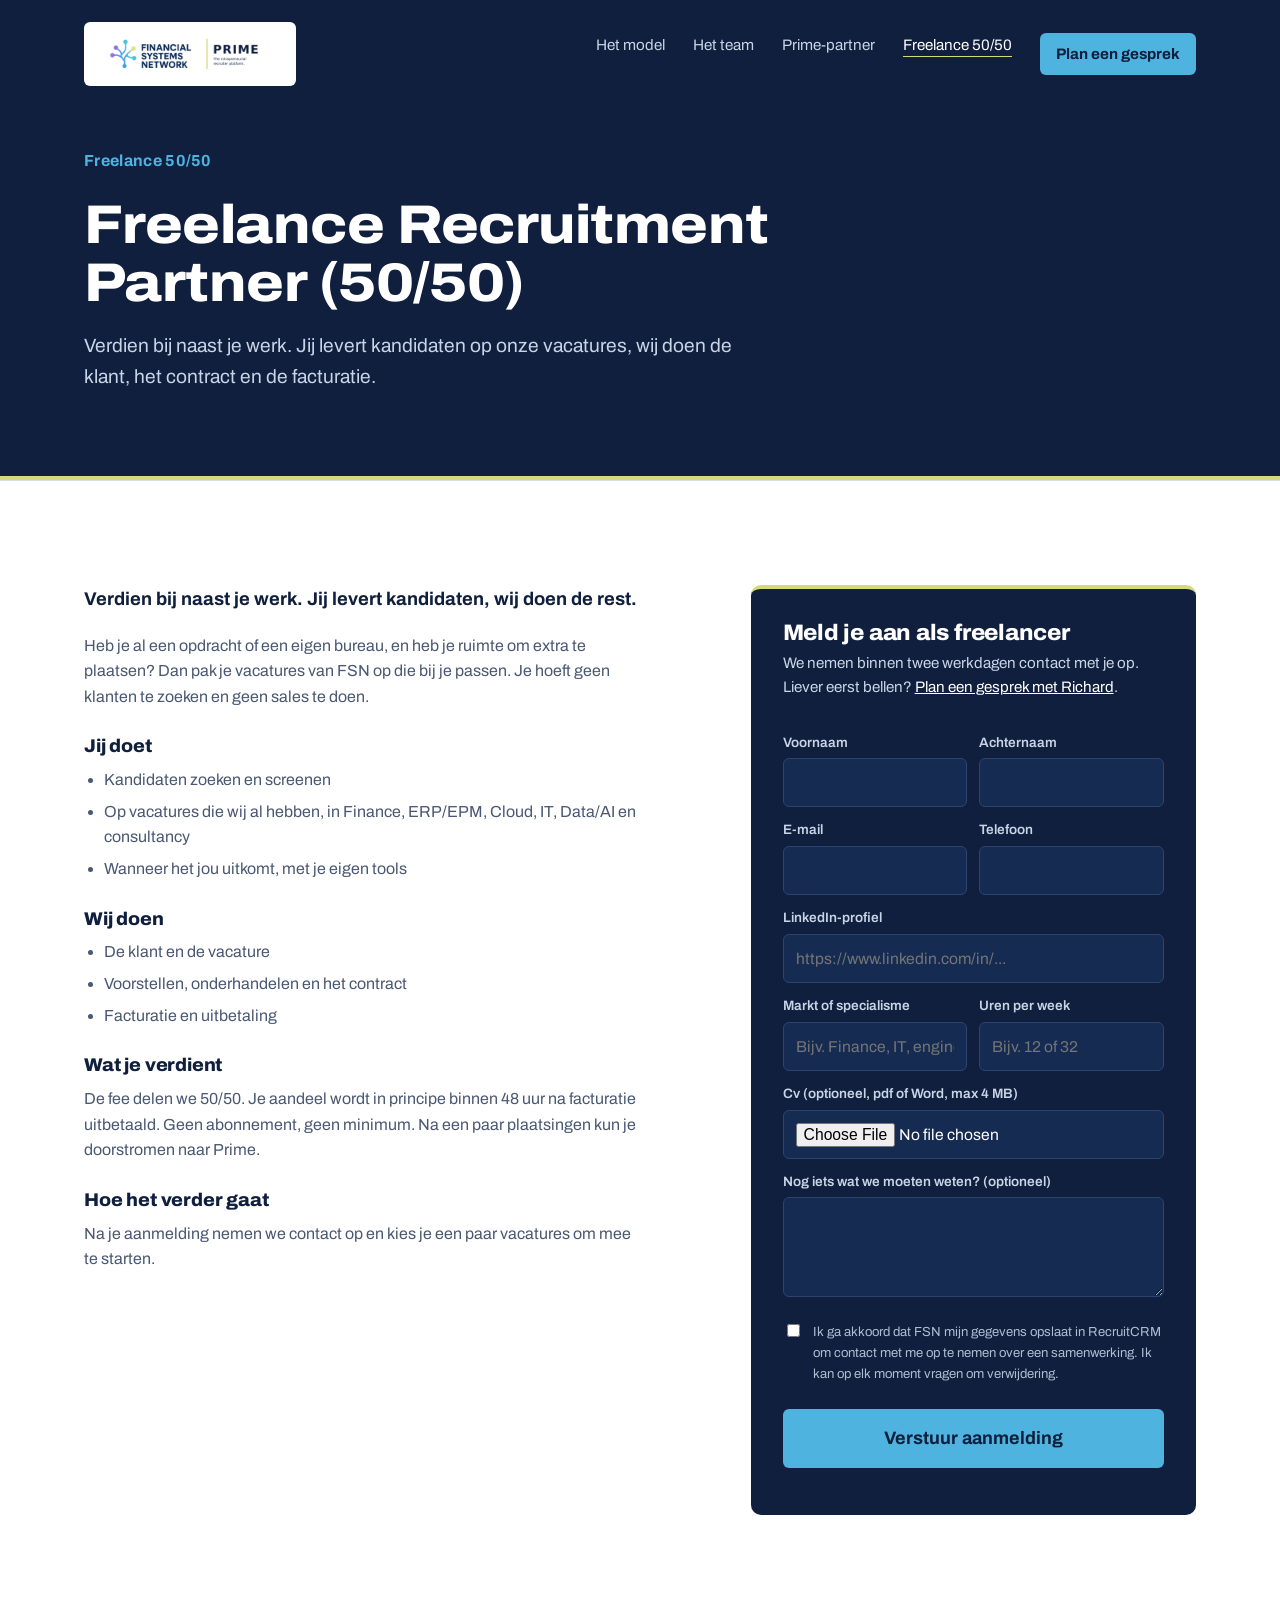
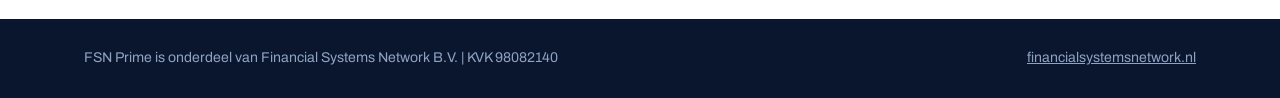
==== freelance.html @ bb8e123a "Prime-partner en Freelance 50/50 als aparte pagina's, gedeelde stylesheet Co-Authored-By: Claude Opu" ====
<!doctype html>
<html lang="nl">
<head>
<meta charset="utf-8">
<meta name="viewport" content="width=device-width, initial-scale=1">
<title>Freelance 50/50 | FSN Prime</title>
<meta name="description" content="Werk als freelance recruiter op FSN-vacatures en deel de fee 50/50. Jij levert kandidaten, wij doen de rest.">
<meta property="og:title" content="FSN Prime | Own your book. Grow your share.">
<meta property="og:description" content="Bouw je eigen recruitmentbusiness, zonder alles zelf op te bouwen.">
<meta property="og:image" content="assets/team.jpg">
<link rel="icon" href="/assets/favicon.png">
<link rel="preconnect" href="https://fonts.googleapis.com">
<link rel="preconnect" href="https://fonts.gstatic.com" crossorigin>
<link href="https://fonts.googleapis.com/css2?family=Archivo:wdth,wght@62..125,400..800&display=swap" rel="stylesheet">
<link rel="stylesheet" href="/assets/style.css">
</head>
<body>

<header class="page-hero">
  <div class="wrap">
    <div class="topbar">
      <a class="lockup" href="/" aria-label="FSN Prime, naar boven"><img src="/assets/fsn-prime-lockup.png" alt="Financial Systems Network | PRIME"></a>
      <nav aria-label="Hoofdmenu">
        <a href="/#model">Het model</a>
        <a href="/#leaders">Het team</a>
        <a href="/prime-partner">Prime-partner</a>
        <a href="/freelance" class="active" aria-current="page">Freelance 50/50</a>
        <a class="nav-cta" href="https://scheduler.recruitcrm.io/scheduler?config_id=fa96d1b8-2f5f-4f34-b53d-71d1555472fd" target="_blank" rel="noopener">Plan een gesprek</a>
      </nav>
    </div>
    <div class="intro-wrap">
      <p class="campaign">Freelance 50/50</p>
      <h1>Freelance Recruitment Partner (50/50)</h1>
      <p class="lead">Verdien bij naast je werk. Jij levert kandidaten op onze vacatures, wij doen de klant, het contract en de facturatie.</p>
    </div>
  </div>
</header>

<main>
<section class="join" aria-label="Partnertekst en aanmelden">
  <div class="wrap join-grid" style="margin-top:0">
    <article class="jd">
          <p class="intro">Verdien bij naast je werk. Jij levert kandidaten, wij doen de rest.</p>
          <p>Heb je al een opdracht of een eigen bureau, en heb je ruimte om extra te plaatsen? Dan pak je vacatures van FSN op die bij je passen. Je hoeft geen klanten te zoeken en geen sales te doen.</p>
          <h3>Jij doet</h3>
          <ul>
            <li>Kandidaten zoeken en screenen</li>
            <li>Op vacatures die wij al hebben, in Finance, ERP/EPM, Cloud, IT, Data/AI en consultancy</li>
            <li>Wanneer het jou uitkomt, met je eigen tools</li>
          </ul>
          <h3>Wij doen</h3>
          <ul>
            <li>De klant en de vacature</li>
            <li>Voorstellen, onderhandelen en het contract</li>
            <li>Facturatie en uitbetaling</li>
          </ul>
          <h3>Wat je verdient</h3>
          <p>De fee delen we 50/50. Je aandeel wordt in principe binnen 48 uur na facturatie uitbetaald. Geen abonnement, geen minimum. Na een paar plaatsingen kun je doorstromen naar Prime.</p>
          <h3>Hoe het verder gaat</h3>
          <p>Na je aanmelding nemen we contact op en kies je een paar vacatures om mee te starten.</p>
        </article>
    <form class="form-card" id="join-form" novalidate>
        <h3>Meld je aan als freelancer</h3>
        <p class="sub">We nemen binnen twee werkdagen contact met je op. Liever eerst bellen? <a href="https://scheduler.recruitcrm.io/scheduler?config_id=fa96d1b8-2f5f-4f34-b53d-71d1555472fd" target="_blank" rel="noopener" style="color:#fff">Plan een gesprek met Richard</a>.</p>
        <input type="hidden" name="route" value="freelance">
        <div class="row">
          <div><label for="f-first">Voornaam</label><input id="f-first" name="first_name" autocomplete="given-name" required></div>
          <div><label for="f-last">Achternaam</label><input id="f-last" name="last_name" autocomplete="family-name" required></div>
        </div>
        <div class="row">
          <div><label for="f-email">E-mail</label><input id="f-email" name="email" type="email" autocomplete="email" required></div>
          <div><label for="f-phone">Telefoon</label><input id="f-phone" name="phone" type="tel" autocomplete="tel"></div>
        </div>
        <label for="f-li">LinkedIn-profiel</label><input id="f-li" name="linkedin" type="url" placeholder="https://www.linkedin.com/in/...">
        <div class="row">
          <div><label for="f-focus">Markt of specialisme</label><input id="f-focus" name="focus" placeholder="Bijv. Finance, IT, engineering"></div>
          <div><label for="f-hours">Uren per week</label><input id="f-hours" name="hours" inputmode="numeric" placeholder="Bijv. 12 of 32"></div>
        </div>
        <label for="f-cv">Cv (optioneel, pdf of Word, max 4 MB)</label><input id="f-cv" name="cv" type="file" accept=".pdf,.doc,.docx">
        <label for="f-msg">Nog iets wat we moeten weten? (optioneel)</label><textarea id="f-msg" name="message" rows="3"></textarea>
        <input class="hp" name="website" tabindex="-1" autocomplete="off" aria-hidden="true">
        <label class="consent"><input type="checkbox" name="consent" required> Ik ga akkoord dat FSN mijn gegevens opslaat in RecruitCRM om contact met me op te nemen over een samenwerking. Ik kan op elk moment vragen om verwijdering.</label>
        <button class="btn" type="submit">Verstuur aanmelding</button>
        <p class="form-msg" role="status" aria-live="polite"></p>
      </form>
  </div>
</section>
</main>

<footer>
  <div class="wrap">
    <span>FSN Prime is onderdeel van Financial Systems Network B.V. | KVK 98082140</span>
    <a href="https://www.financialsystemsnetwork.nl" target="_blank" rel="noopener">financialsystemsnetwork.nl</a>
  </div>
</footer>
<script src="/assets/form.js"></script>
</body>
</html>
---- assets/style.css ----
:root{
  --navy:#0F1F3D; --navy-2:#162B52; --sky:#4FB3E0; --violet:#8B7BD8; --green:#7FAD57; --gold:#D1A637;
  --line:#D7D977; --ink:#0F1F3D; --muted:#4A5873; --mist:#EEF3F8; --paper:#FFFFFF; --rule:#D5DDE8;
  --wrap:1160px;
}
*{box-sizing:border-box}
html{scroll-behavior:smooth}
@media (prefers-reduced-motion:reduce){html{scroll-behavior:auto}}
body{margin:0;font-family:"Archivo",system-ui,sans-serif;font-variation-settings:"wdth" 100;color:var(--ink);background:var(--paper);font-size:18px;line-height:1.6;-webkit-font-smoothing:antialiased}
img{max-width:100%;display:block}
a{color:inherit}
a:focus-visible,button:focus-visible{outline:3px solid var(--sky);outline-offset:3px;border-radius:4px}
.wrap{max-width:var(--wrap);margin:0 auto;padding:0 24px}
h1,h2,h3{font-weight:800;line-height:1.08;letter-spacing:-.01em;margin:0}
h1{font-size:clamp(2.3rem,5.2vw,4.3rem);font-variation-settings:"wdth" 112}
h2{font-size:clamp(1.9rem,3.6vw,2.9rem);font-variation-settings:"wdth" 108;max-width:20ch}
h3{font-size:1.25rem;font-variation-settings:"wdth" 104}
p{margin:0 0 1em;max-width:62ch}
.lead{font-size:1.2rem;color:var(--muted)}
section{padding:104px 0}
.prime-label{font-size:.78rem;letter-spacing:.22em;text-transform:uppercase;font-weight:700;color:var(--sky);margin:0 0 18px}

/* header + hero */
.hero{background:var(--navy);color:#fff;position:relative;border-bottom:4px solid var(--line)}
.topbar{display:flex;justify-content:space-between;align-items:center;padding:22px 0}
.lockup{background:#fff;padding:10px 16px;border-radius:6px;display:inline-block}
.lockup img{height:44px;width:auto}
.topbar nav{display:flex;gap:28px;font-size:.95rem}
.topbar nav a{text-decoration:none;color:#C9D4E6}
.topbar nav a:hover{color:#fff}
.btn{display:inline-block;background:var(--sky);color:var(--navy);font-weight:700;text-decoration:none;padding:15px 26px;border-radius:6px;font-size:1rem}
.btn:hover{background:#6CC2E8}
.btn.ghost{background:transparent;color:#fff;box-shadow:inset 0 0 0 2px #3A5584}
.btn.ghost:hover{box-shadow:inset 0 0 0 2px var(--sky)}
.btn.violet{background:var(--violet);color:#fff}
.btn.violet:hover{background:#9C8EE0}
.btn.line{background:transparent;color:var(--navy);box-shadow:inset 0 0 0 2px var(--rule)}
.btn.line:hover{box-shadow:inset 0 0 0 2px var(--navy)}
.way-ctas{display:flex;gap:10px;flex-wrap:wrap;margin-top:22px}
.way-ctas .btn{padding:13px 20px;font-size:.95rem}
.nav-cta{background:var(--sky);color:var(--navy)!important;padding:9px 16px;border-radius:6px;font-weight:700}
.hero-grid{display:grid;grid-template-columns:1.15fr .85fr;gap:56px;align-items:end;padding:56px 0 0}
.hero-copy{padding-bottom:88px}
.hero-copy .lead{color:#C9D4E6;margin-top:24px;font-size:1.25rem}
.hero-ctas{display:flex;gap:14px;flex-wrap:wrap;margin-top:34px}
.hero-photo{align-self:stretch;display:flex;align-items:flex-end}
.hero-photo img{width:100%;height:auto;max-height:600px;object-fit:cover;object-position:center 30%;border-radius:8px 8px 0 0}
.campaign{font-size:1rem;color:var(--sky);font-weight:700;letter-spacing:.02em;margin-bottom:22px}

/* problem */
.problem-grid{display:grid;grid-template-columns:1fr 1fr;gap:72px;align-items:start}
.burden{list-style:none;padding:0;margin:8px 0 0;border-top:1px solid var(--rule)}
.burden li{display:flex;justify-content:space-between;gap:16px;padding:14px 0;border-bottom:1px solid var(--rule)}
.burden span:last-child{color:var(--muted);text-align:right}
.stat{margin-top:40px;padding:28px 0 0;border-top:1px solid var(--rule)}
.stat strong{display:block;font-size:3.4rem;line-height:1;font-variation-settings:"wdth" 118;font-weight:800}
.stat small{color:var(--muted);font-size:.9rem}

/* two ways */
.ways{background:var(--mist)}
.ways-grid{display:grid;grid-template-columns:1fr 1fr;gap:28px;margin-top:48px}
.way{background:#fff;border-radius:8px;padding:36px;border-top:6px solid var(--sky);display:flex;flex-direction:column}
.way.free{border-top-color:var(--violet)}
.way-tag{font-size:.78rem;letter-spacing:.2em;text-transform:uppercase;font-weight:700;color:var(--sky);margin:0 0 8px}
.way.free .way-tag{color:var(--violet)}
.way h3{font-size:1.6rem}
.big{margin:22px 0 26px;padding:22px 0;border-top:1px solid var(--rule);border-bottom:1px solid var(--rule)}
.big b{display:block;font-size:clamp(3rem,6vw,4.6rem);line-height:1;font-weight:800;font-variation-settings:"wdth" 120;color:var(--navy)}
.big span{display:block;margin-top:8px;color:var(--muted);font-size:1.02rem}
.split{display:grid;grid-template-columns:1fr 1fr;gap:24px}
.split h4{margin:0 0 8px;font-size:.82rem;letter-spacing:.14em;text-transform:uppercase;color:var(--muted)}
.split ul{padding:0;margin:0;list-style:none}
.split li{padding:7px 0 7px 18px;position:relative;font-size:.98rem;line-height:1.4}
.split li::before{content:"";position:absolute;left:0;top:14px;width:8px;height:8px;border-radius:50%;background:var(--sky)}
.way.free .split li::before{background:var(--violet)}
.fit{margin:26px 0 0;padding-top:20px;border-top:1px solid var(--rule);font-size:.98rem;color:var(--muted);margin-top:auto}
.fit strong{color:var(--ink)}
.ways-note{margin-top:22px;font-size:.92rem;color:var(--muted);max-width:80ch}

/* model */
.model-head{display:grid;grid-template-columns:1fr 1fr;gap:72px;align-items:end}
.ladder{margin-top:56px;display:grid;grid-template-columns:repeat(4,minmax(0,1fr));gap:14px;align-items:end;height:340px}
.step{background:var(--navy);color:#fff;border-radius:8px 8px 0 0;padding:20px;display:flex;flex-direction:column;justify-content:space-between}
.step:nth-child(1){height:54%;background:#2A4472}
.step:nth-child(2){height:66%;background:#1F3866}
.step:nth-child(3){height:80%;background:#172D57}
.step:nth-child(4){height:100%}
.step b{font-size:clamp(2rem,4.4vw,3.6rem);line-height:1;font-variation-settings:"wdth" 120}
.step span{font-size:.92rem;color:#C9D4E6}
.ladder-base{border-top:4px solid var(--line);padding-top:14px;color:var(--muted);font-size:.95rem}
.facts{display:grid;grid-template-columns:repeat(3,1fr);gap:40px;margin-top:64px}
.facts h3{margin-bottom:10px}
.facts p{color:var(--muted);font-size:1rem}
.example{margin-top:56px;background:var(--mist);border-radius:8px;padding:30px 34px;display:grid;grid-template-columns:auto 1fr;gap:28px;align-items:center}
.example table{border-collapse:collapse;width:100%;font-size:1rem}
.example td{padding:8px 0;border-bottom:1px solid var(--rule)}
.example td:last-child{text-align:right;font-weight:700}
.example .note{font-size:.88rem;color:var(--muted);margin:10px 0 0}

/* infrastructure */
.infra{background:var(--navy);color:#fff}
.infra .lead{color:#C9D4E6}
.infra-grid{display:grid;grid-template-columns:repeat(3,1fr);gap:0;margin-top:48px;border-top:1px solid #2C4470}
.infra-grid div{padding:26px 26px 26px 0;border-bottom:1px solid #2C4470}
.infra-grid h3{font-size:1.1rem;margin-bottom:6px}
.infra-grid p{color:#AEBCD3;font-size:.98rem;margin:0}

/* compare */
.compare-wrap{overflow-x:auto;margin-top:44px}
table.compare{border-collapse:collapse;width:100%;min-width:720px;font-size:1rem}
.compare th,.compare td{text-align:left;padding:18px 20px;border-bottom:1px solid var(--rule);vertical-align:top}
.compare thead th{font-size:1.05rem;font-variation-settings:"wdth" 108}
.compare tbody th{font-weight:700;width:22%;color:var(--muted)}
.compare .us{background:#F1F8FC}
.compare thead .us{background:var(--navy);color:#fff;border-radius:8px 8px 0 0}
.together{margin-top:56px;display:grid;grid-template-columns:repeat(3,1fr);gap:40px}
.together h3{margin-bottom:8px}
.together p{color:var(--muted);font-size:1rem}

/* story */
.story{padding-bottom:0}
.story-grid{display:grid;grid-template-columns:1.1fr .9fr;gap:64px;align-items:center}
.story-grid img{width:100%;height:auto;border-radius:8px}
.story-grid figcaption{font-size:.88rem;color:var(--muted);margin-top:10px}
.story-copy p{font-size:1.12rem}
.sign{font-weight:700;margin-top:6px}
.sign span{display:block;font-weight:400;color:var(--muted);font-size:.95rem}

/* team */
.leaders{background:var(--mist)}
.team-grid{display:grid;grid-template-columns:repeat(4,minmax(0,1fr));gap:28px;margin-top:48px}
.member img{width:100%;aspect-ratio:4/5;height:auto;object-fit:cover;object-position:center top;border-radius:8px;margin-bottom:18px}
.member h3{font-size:1.3rem}
.member .role{color:var(--sky);font-weight:700;margin:4px 0 10px;font-size:.92rem}
.member p{font-size:.98rem;color:var(--muted)}
.member a{font-weight:700;color:var(--navy);font-size:.95rem}
.member .quote{color:var(--ink);font-style:italic;border-left:3px solid var(--line);padding-left:12px}
.team-sub{margin:64px 0 0;padding-top:18px;border-top:1px solid var(--rule);font-size:.8rem;letter-spacing:.18em;text-transform:uppercase;font-weight:700;color:var(--muted)}

/* samen photo */
.samen-photo{margin-top:56px;display:grid;grid-template-columns:1fr 1fr;gap:48px;align-items:center}
.samen-photo img{width:100%;height:auto;border-radius:8px}
.samen-photo .together{margin-top:0;grid-template-columns:1fr;gap:24px}

/* steps */
.start-steps{list-style:none;padding:0;margin:48px 0 0;display:grid;grid-template-columns:repeat(4,1fr);gap:28px;counter-reset:s}
.start-steps li{counter-increment:s;border-top:4px solid var(--navy);padding-top:18px}
.start-steps li::before{content:counter(s);display:block;font-weight:800;font-size:2.2rem;font-variation-settings:"wdth" 120;color:var(--sky);line-height:1;margin-bottom:12px}
.start-steps p{font-size:1rem;color:var(--muted)}
.not{margin-top:72px;display:grid;grid-template-columns:1fr 2fr;gap:56px;border-top:1px solid var(--rule);padding-top:48px}
.not ul{margin:0;padding-left:20px;color:var(--muted)}
.not li{margin-bottom:8px}

/* faq */
.faq details{border-bottom:1px solid var(--rule);padding:20px 0}
.faq summary{cursor:pointer;font-weight:700;font-size:1.1rem;list-style:none;display:flex;justify-content:space-between;gap:20px}
.faq summary::-webkit-details-marker{display:none}
.faq summary::after{content:"+";color:var(--sky);font-size:1.5rem;line-height:1}
.faq details[open] summary::after{content:"−"}
.faq details p{margin:14px 0 0;color:var(--muted)}
.faq-grid{display:grid;grid-template-columns:1fr 1.6fr;gap:72px}

/* cta */
.cta{background:var(--navy);color:#fff;border-top:4px solid var(--line)}
.cta-grid{display:grid;grid-template-columns:1.3fr 1fr;gap:56px;align-items:center}
.cta .lead{color:#C9D4E6}
.contact-list{list-style:none;padding:0;margin:0}
.contact-list li{padding:14px 0;border-bottom:1px solid #2C4470}
.contact-list span{display:block;font-size:.85rem;color:#8FA2C2}
.contact-list a{text-decoration:none;font-weight:700;overflow-wrap:anywhere}
.contact-list a:hover{color:var(--sky)}
footer{background:#0A162D;color:#8FA2C2;font-size:.88rem;padding:28px 0}
footer .wrap{display:flex;justify-content:space-between;gap:20px;flex-wrap:wrap}
footer img{height:28px}

/* aanmelden */
.join{background:#fff;border-top:1px solid var(--rule)}
.join-grid{display:grid;grid-template-columns:1.15fr .85fr;gap:64px;align-items:start;margin-top:40px}
.tabs{display:inline-flex;background:var(--mist);border-radius:8px;padding:4px;gap:4px;margin-bottom:28px}
.tabs button{font:inherit;font-weight:700;font-size:.95rem;border:0;background:transparent;color:var(--muted);padding:10px 18px;border-radius:6px;cursor:pointer}
.tabs button[aria-selected="true"]{background:#fff;color:var(--navy);box-shadow:0 1px 3px rgba(15,31,61,.12)}
.jd h3{font-size:1.15rem;margin:28px 0 10px}
.jd p,.jd li{color:var(--muted);font-size:1rem}
.jd ul{padding-left:20px;margin:0}
.jd li{margin-bottom:6px}
.jd .intro{font-size:1.15rem;color:var(--ink);font-weight:700}
.form-card{background:var(--navy);color:#fff;border-radius:10px;padding:32px;position:sticky;top:24px;border-top:4px solid var(--line)}
.form-card h3{font-size:1.4rem;margin-bottom:6px}
.form-card .sub{color:#C9D4E6;font-size:.95rem;margin-bottom:20px}
.form-card label{display:block;font-size:.85rem;color:#C9D4E6;margin:12px 0 5px;font-weight:600}
.form-card input,.form-card textarea,.form-card select{width:100%;font:inherit;font-size:.98rem;padding:11px 12px;border-radius:6px;border:1px solid #2C4470;background:#162B52;color:#fff}
.form-card input:focus,.form-card textarea:focus{outline:2px solid var(--sky);border-color:var(--sky)}
.form-card .row{display:grid;grid-template-columns:1fr 1fr;gap:12px}
.form-card .consent{display:flex;gap:10px;align-items:flex-start;font-size:.82rem;color:#AEBCD3;margin-top:16px;font-weight:400}
.form-card .consent input{width:auto;margin-top:3px}
.form-card button[type=submit]{margin-top:20px;width:100%;border:0;cursor:pointer;font:inherit;font-weight:700}
.form-card .hp{position:absolute;left:-9999px}
.form-msg{margin-top:14px;font-size:.95rem}
.form-msg.ok{color:var(--line)}
.form-msg.err{color:#F3A6A6}
.form-msg a{color:#fff}


@media (max-width:900px){
  section{padding:72px 0}
  .topbar{flex-wrap:wrap;gap:14px}
  .topbar nav{flex-wrap:wrap;gap:8px 16px;font-size:.88rem;align-items:center}
  .nav-cta{padding:7px 12px}
  .hero-grid,.problem-grid,.model-head,.ways-grid,.story-grid,.samen-photo,.cta-grid,.faq-grid,.not,.join-grid{grid-template-columns:1fr;gap:36px}
  .hero-copy{padding-bottom:0}
  .hero-photo img{max-height:380px}
  .facts,.together,.infra-grid{grid-template-columns:1fr;gap:24px}
  .start-steps{grid-template-columns:1fr 1fr}
  .team-grid{grid-template-columns:1fr 1fr;gap:28px 20px}
  .ladder{height:260px;gap:8px}
  .step{padding:12px}
  .example{grid-template-columns:1fr}
}
@media (max-width:560px){
  body{font-size:17px}
  .lockup img{height:34px}
  .start-steps{grid-template-columns:1fr}
  .split{grid-template-columns:1fr;gap:14px}
  .form-card{padding:24px 18px;position:static}
  .form-card .row{grid-template-columns:1fr;gap:0}
  .way{padding:28px 22px}
  .step span{font-size:.72rem;line-height:1.3}
  .step b{font-size:1.6rem}
  .step{padding:10px 8px}
}

/* subpages */
.page-hero{background:var(--navy);color:#fff;border-bottom:4px solid var(--line)}
.page-hero .intro-wrap{padding:40px 0 64px}
.page-hero h1{font-size:clamp(2rem,4.4vw,3.4rem);max-width:22ch}
.page-hero .lead{color:#C9D4E6;margin-top:18px}
.topbar nav a.active{color:#fff;text-decoration:underline;text-decoration-color:var(--line);text-underline-offset:6px}
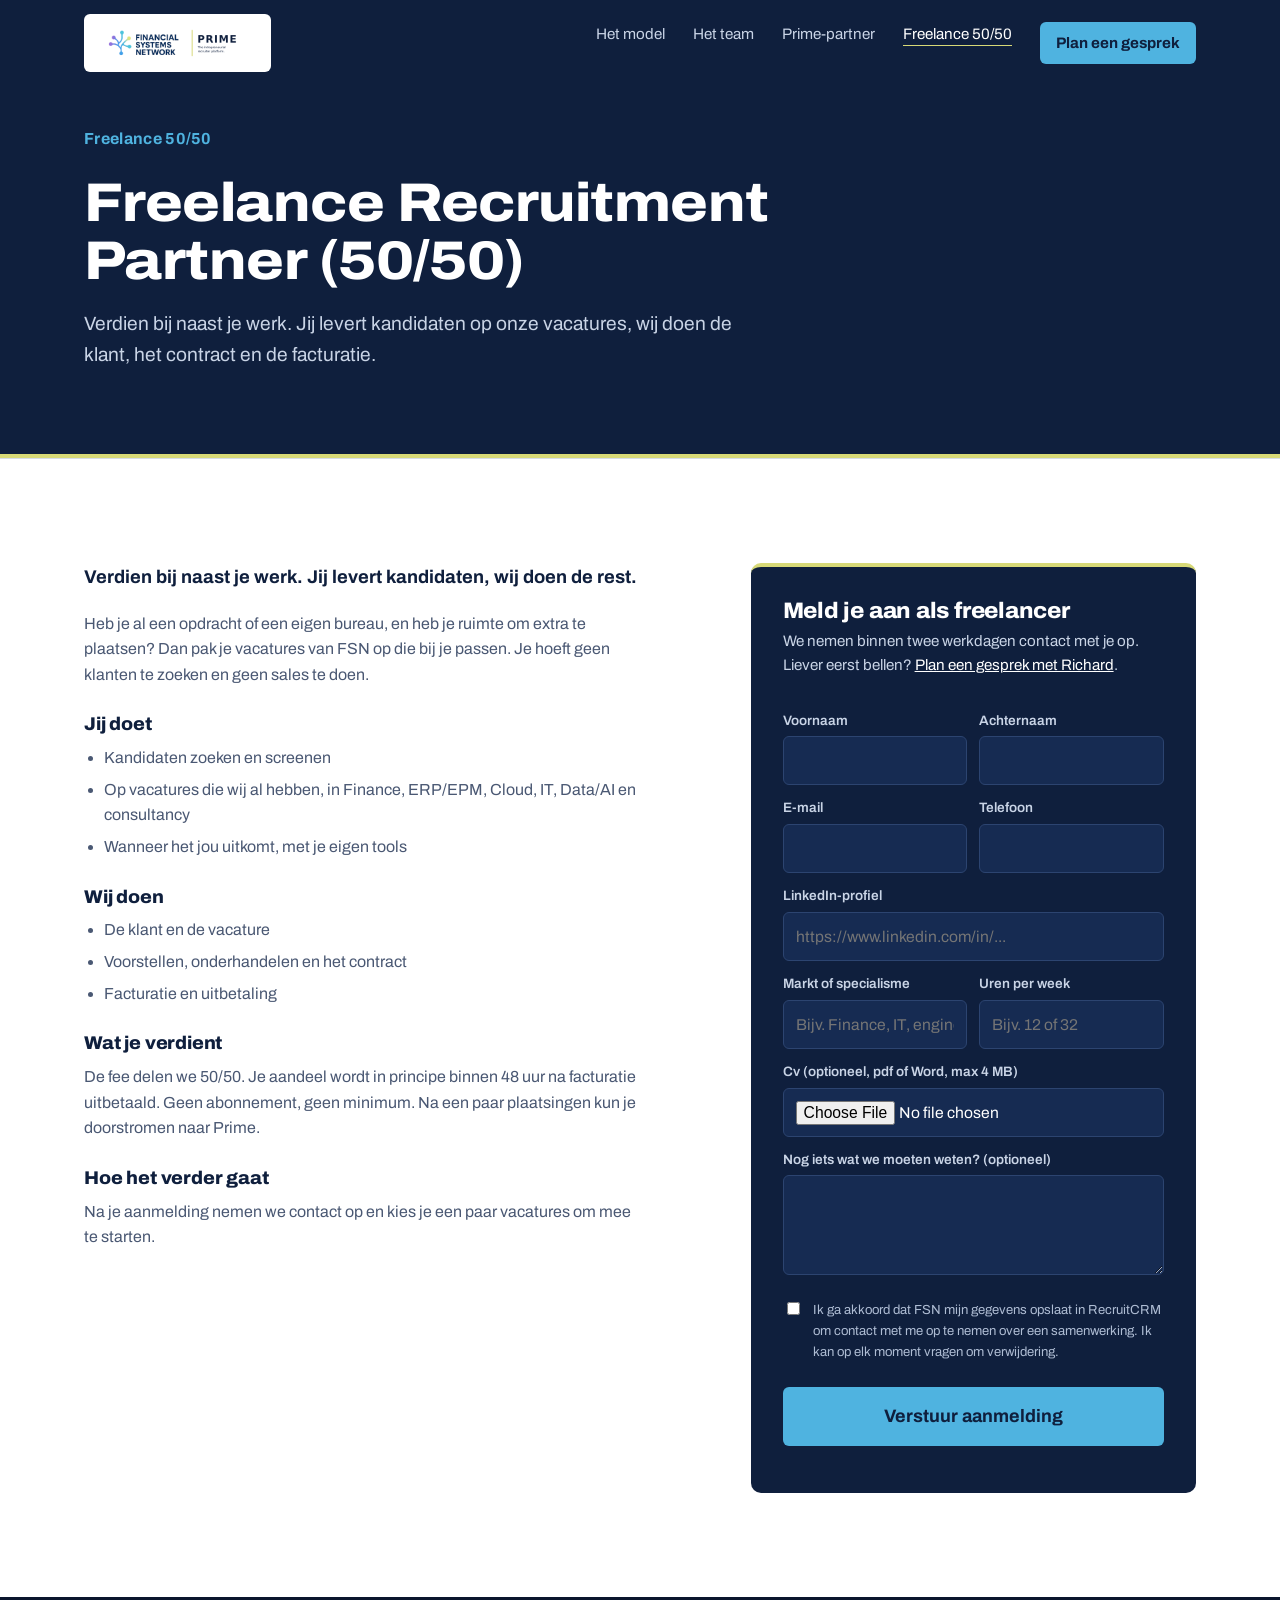
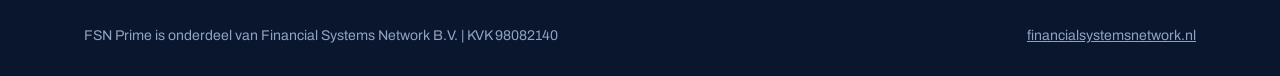
==== commit 4f0b71aa: "Zwevend menu op alle pagina's Co-Authored-By: Claude Opus 5.5 <noreply@anthropic.com> Claude-Session" ====
--- a/freelance.html
+++ b/freelance.html
@@ -16,7 +16,7 @@
 </head>
 <body>
 
-<header class="page-hero">
+<div class="site-nav">
   <div class="wrap">
     <div class="topbar">
       <a class="lockup" href="/" aria-label="FSN Prime, naar boven"><img src="/assets/fsn-prime-lockup.png" alt="Financial Systems Network | PRIME"></a>
@@ -28,6 +28,11 @@
         <a class="nav-cta" href="https://scheduler.recruitcrm.io/scheduler?config_id=fa96d1b8-2f5f-4f34-b53d-71d1555472fd" target="_blank" rel="noopener">Plan een gesprek</a>
       </nav>
     </div>
+  </div>
+</div>
+
+<header class="page-hero">
+  <div class="wrap">
     <div class="intro-wrap">
       <p class="campaign">Freelance 50/50</p>
       <h1>Freelance Recruitment Partner (50/50)</h1>
@@ -94,5 +99,6 @@
   </div>
 </footer>
 <script src="/assets/form.js"></script>
+<script>(function(){var n=document.querySelector('.site-nav');function f(){n.classList.toggle('scrolled',window.scrollY>8);}window.addEventListener('scroll',f,{passive:true});f();})();</script>
 </body>
 </html>
--- a/assets/style.css
+++ b/assets/style.css
@@ -236,3 +236,24 @@
 .page-hero h1{font-size:clamp(2rem,4.4vw,3.4rem);max-width:22ch}
 .page-hero .lead{color:#C9D4E6;margin-top:18px}
 .topbar nav a.active{color:#fff;text-decoration:underline;text-decoration-color:var(--line);text-underline-offset:6px}
+
+/* zwevend menu */
+.site-nav{position:sticky;top:0;z-index:50;background:var(--navy);transition:box-shadow .2s}
+.site-nav.scrolled{box-shadow:0 2px 16px rgba(5,12,28,.35);border-bottom:1px solid #22365E}
+.site-nav .topbar{padding:14px 0}
+.site-nav .lockup img{height:38px}
+section[id],[id="top"]{scroll-margin-top:96px}
+@media (max-width:900px){section[id]{scroll-margin-top:150px}}
+@media (max-width:900px){
+  .site-nav .topbar{padding:10px 0;gap:8px}
+  .site-nav .lockup{padding:6px 10px}
+  .site-nav .lockup img{height:28px}
+  .site-nav nav{flex-wrap:nowrap;overflow-x:auto;width:100%;gap:16px;white-space:nowrap;scrollbar-width:none;padding-bottom:2px}
+  .site-nav nav::-webkit-scrollbar{display:none}
+  section[id]{scroll-margin-top:110px}
+}
+@media (max-width:900px){
+  .site-nav .topbar{position:relative}
+  .site-nav .nav-cta{position:absolute;right:0;top:12px;font-size:.85rem}
+}
+@media (max-width:420px){.site-nav nav{gap:12px;font-size:.8rem}}
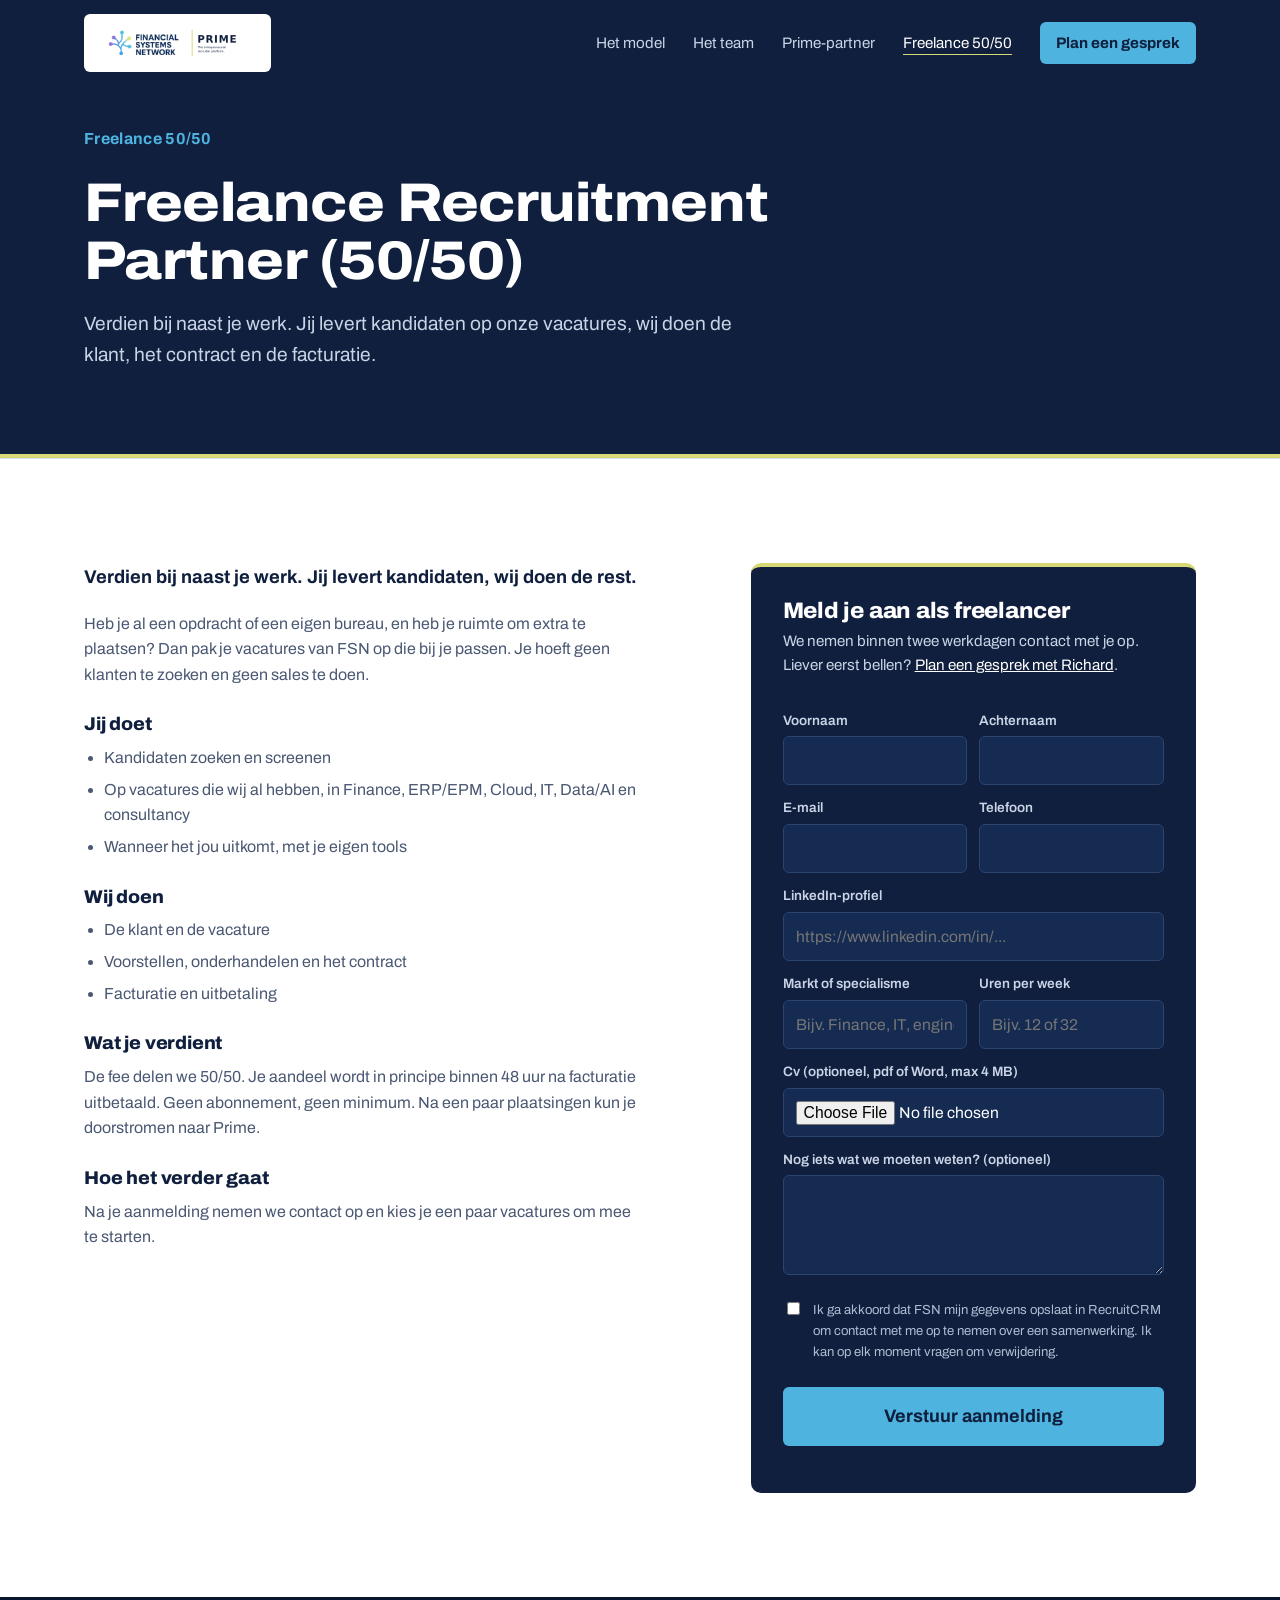
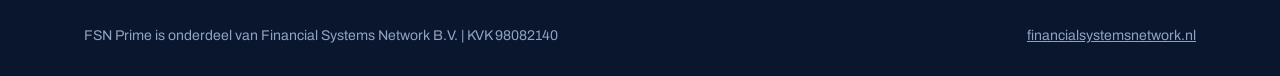
==== commit 4709818e: "Uitklapmenu op mobiel Co-Authored-By: Claude Opus 5.5 <noreply@anthropic.com> Claude-Session: https:" ====
--- a/freelance.html
+++ b/freelance.html
@@ -20,7 +20,8 @@
   <div class="wrap">
     <div class="topbar">
       <a class="lockup" href="/" aria-label="FSN Prime, naar boven"><img src="/assets/fsn-prime-lockup.png" alt="Financial Systems Network | PRIME"></a>
-      <nav aria-label="Hoofdmenu">
+      <button class="menu-toggle" type="button" aria-expanded="false" aria-controls="hoofdmenu" aria-label="Menu openen"><span></span><span></span><span></span></button>
+      <nav id="hoofdmenu" aria-label="Hoofdmenu">
         <a href="/#model">Het model</a>
         <a href="/#leaders">Het team</a>
         <a href="/prime-partner">Prime-partner</a>
@@ -100,5 +101,6 @@
 </footer>
 <script src="/assets/form.js"></script>
 <script>(function(){var n=document.querySelector('.site-nav');function f(){n.classList.toggle('scrolled',window.scrollY>8);}window.addEventListener('scroll',f,{passive:true});f();})();</script>
+<script>(function(){var t=document.querySelector('.menu-toggle'),n=document.querySelector('.site-nav');if(!t)return;function set(o){n.classList.toggle('open',o);t.setAttribute('aria-expanded',o);t.setAttribute('aria-label',o?'Menu sluiten':'Menu openen');}t.addEventListener('click',function(){set(!n.classList.contains('open'));});n.querySelectorAll('nav a').forEach(function(a){a.addEventListener('click',function(){set(false);});});document.addEventListener('keydown',function(e){if(e.key==='Escape')set(false);});})();</script>
 </body>
 </html>
--- a/assets/style.css
+++ b/assets/style.css
@@ -26,7 +26,7 @@
 .topbar{display:flex;justify-content:space-between;align-items:center;padding:22px 0}
 .lockup{background:#fff;padding:10px 16px;border-radius:6px;display:inline-block}
 .lockup img{height:44px;width:auto}
-.topbar nav{display:flex;gap:28px;font-size:.95rem}
+.topbar nav{display:flex;gap:28px;font-size:.95rem;align-items:center}
 .topbar nav a{text-decoration:none;color:#C9D4E6}
 .topbar nav a:hover{color:#fff}
 .btn{display:inline-block;background:var(--sky);color:var(--navy);font-weight:700;text-decoration:none;padding:15px 26px;border-radius:6px;font-size:1rem}
@@ -204,9 +204,7 @@
 
 @media (max-width:900px){
   section{padding:72px 0}
-  .topbar{flex-wrap:wrap;gap:14px}
-  .topbar nav{flex-wrap:wrap;gap:8px 16px;font-size:.88rem;align-items:center}
-  .nav-cta{padding:7px 12px}
+  .topbar nav{display:none}
   .hero-grid,.problem-grid,.model-head,.ways-grid,.story-grid,.samen-photo,.cta-grid,.faq-grid,.not,.join-grid{grid-template-columns:1fr;gap:36px}
   .hero-copy{padding-bottom:0}
   .hero-photo img{max-height:380px}
@@ -244,16 +242,21 @@
 .site-nav .lockup img{height:38px}
 section[id],[id="top"]{scroll-margin-top:96px}
 @media (max-width:900px){section[id]{scroll-margin-top:150px}}
+
+/* uitklapmenu mobiel */
+.menu-toggle{display:none;background:transparent;border:0;cursor:pointer;width:44px;height:44px;padding:10px;border-radius:6px}
+.menu-toggle span{display:block;height:2px;background:#fff;margin:6px 0;border-radius:2px;transition:transform .2s,opacity .2s}
 @media (max-width:900px){
-  .site-nav .topbar{padding:10px 0;gap:8px}
+  .site-nav .topbar{padding:10px 0;position:relative}
   .site-nav .lockup{padding:6px 10px}
-  .site-nav .lockup img{height:28px}
-  .site-nav nav{flex-wrap:nowrap;overflow-x:auto;width:100%;gap:16px;white-space:nowrap;scrollbar-width:none;padding-bottom:2px}
-  .site-nav nav::-webkit-scrollbar{display:none}
-  section[id]{scroll-margin-top:110px}
-}
-@media (max-width:900px){
-  .site-nav .topbar{position:relative}
-  .site-nav .nav-cta{position:absolute;right:0;top:12px;font-size:.85rem}
-}
-@media (max-width:420px){.site-nav nav{gap:12px;font-size:.8rem}}
+  .site-nav .lockup img{height:30px}
+  .menu-toggle{display:block}
+  .site-nav nav{display:none}
+  .site-nav.open nav{display:flex;flex-direction:column;align-items:stretch;gap:0;position:absolute;left:-24px;right:-24px;top:100%;background:var(--navy);padding:8px 24px 20px;border-top:1px solid #22365E;box-shadow:0 12px 24px rgba(5,12,28,.35)}
+  .site-nav.open nav a{padding:14px 0;border-bottom:1px solid #22365E;font-size:1.05rem;color:#fff}
+  .site-nav.open nav a.nav-cta{margin-top:16px;border:0;text-align:center;padding:14px;color:var(--navy)!important}
+  .site-nav.open .menu-toggle span:nth-child(1){transform:translateY(8px) rotate(45deg)}
+  .site-nav.open .menu-toggle span:nth-child(2){opacity:0}
+  .site-nav.open .menu-toggle span:nth-child(3){transform:translateY(-8px) rotate(-45deg)}
+  section[id]{scroll-margin-top:80px}
+}
